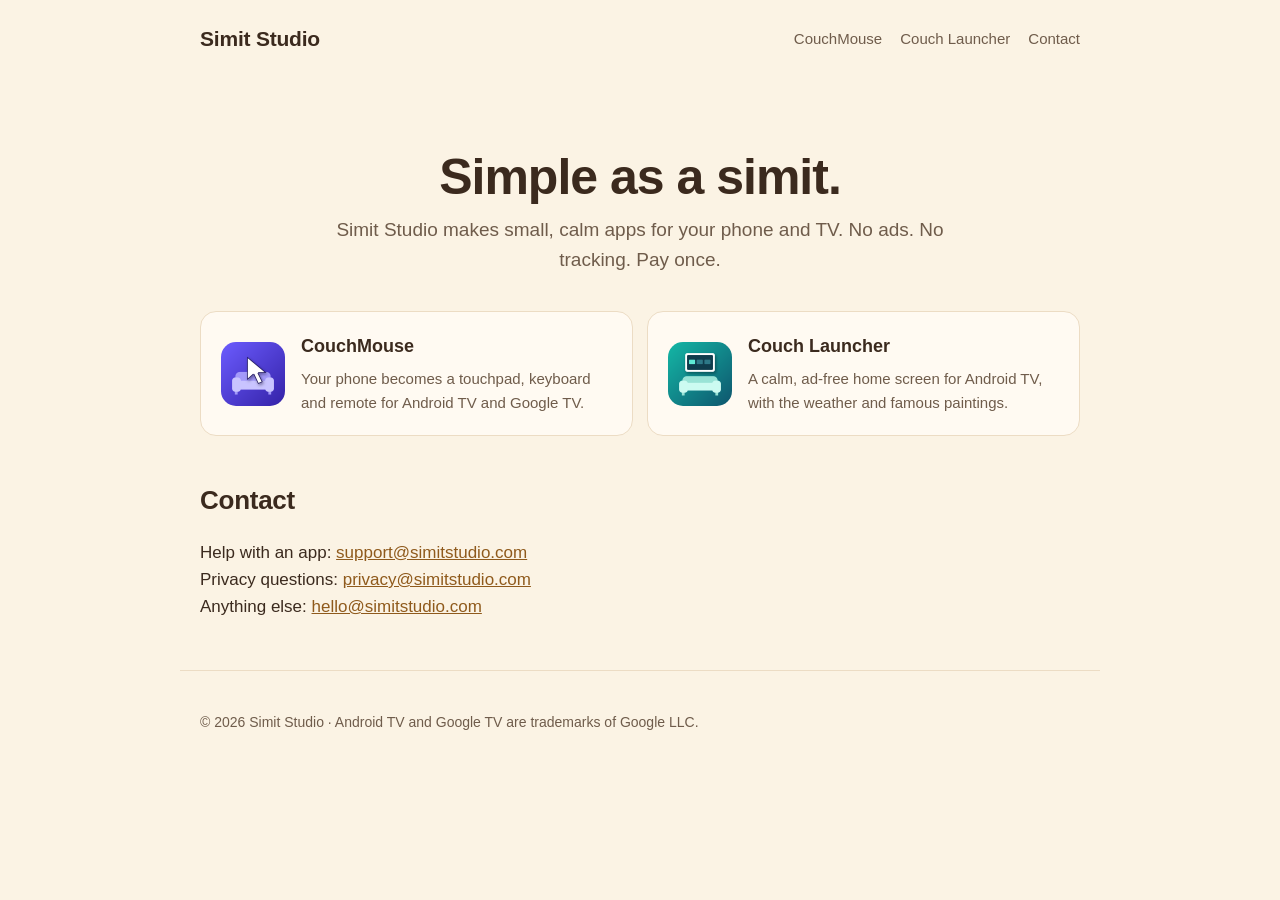
==== index.html @ 1ebfe0b0 "simitstudio.com: studio home, CouchMouse and Couch Launcher pages with privacy, terms and help Co-Au" ====
<!doctype html>
<html lang="en" class="studio">
<head>
<meta charset="utf-8">
<meta name="viewport" content="width=device-width, initial-scale=1">
<title>Simit Studio</title>
<meta name="description" content="Simit Studio makes small, calm apps for your phone and TV. No ads. No tracking. Pay once.">
<link rel="stylesheet" href="style.css">
</head>
<body>
<header>
  <a class="brand" href="./">Simit Studio</a>
  <nav><a href="couchmouse/">CouchMouse</a><a href="couch-launcher/">Couch Launcher</a><a href="#contact">Contact</a></nav>
</header>
<main>
  <section class="hero">
    <h1>Simple as a simit.</h1>
    <p>Simit Studio makes small, calm apps for your phone and TV. No ads. No tracking. Pay once.</p>
  </section>

  <div class="apps">
    <a class="card app" href="couchmouse/">
      <img src="couchmouse/icon.png" alt="">
      <div><h3>CouchMouse</h3><p>Your phone becomes a touchpad, keyboard and remote for Android TV and Google TV.</p></div>
    </a>
    <a class="card app" href="couch-launcher/">
      <img src="couch-launcher/icon.png" alt="">
      <div><h3>Couch Launcher</h3><p>A calm, ad-free home screen for Android TV, with the weather and famous paintings.</p></div>
    </a>
  </div>

  <h2 id="contact">Contact</h2>
  <p>Help with an app: <a href="mailto:support@simitstudio.com">support@simitstudio.com</a><br>
     Privacy questions: <a href="mailto:privacy@simitstudio.com">privacy@simitstudio.com</a><br>
     Anything else: <a href="mailto:hello@simitstudio.com">hello@simitstudio.com</a></p>
</main>
<footer>© 2026 Simit Studio · Android TV and Google TV are trademarks of Google LLC.</footer>
</body>
</html>
---- style.css ----
:root {
  --bg: #0b1220; --panel: #151b2e; --line: #262d47; --text: #e7eaf3; --dim: #9aa3b8;
  --accent: #7c6cff; --accent-2: #4c3fd9; --ok: #4ade80;
}
@media (prefers-color-scheme: light) {
  :root { --bg: #f7f7fb; --panel: #ffffff; --line: #e3e5ef; --text: #161a2b; --dim: #5b6378; }
}
* { box-sizing: border-box; }
html, body { margin: 0; background: var(--bg); color: var(--text); }
body { font: 17px/1.6 -apple-system, BlinkMacSystemFont, "Segoe UI", Roboto, sans-serif; }
a { color: var(--accent); }
main, header, footer { max-width: 920px; margin: 0 auto; padding: 0 20px; }
header { display: flex; align-items: center; gap: 12px; padding-top: 22px; }
header a.brand { display: flex; align-items: center; gap: 10px; color: var(--text); text-decoration: none; font-weight: 650; font-size: 19px; }
header img { width: 36px; height: 36px; border-radius: 9px; }
header nav { margin-left: auto; display: flex; gap: 18px; font-size: 15px; }
header nav a { color: var(--dim); text-decoration: none; }
.hero { text-align: center; padding: 56px 0 28px; }
.hero img { width: 112px; height: 112px; border-radius: 26px; box-shadow: 0 18px 48px rgba(76, 63, 217, .35); }
.hero h1 { font-size: clamp(32px, 6vw, 50px); line-height: 1.1; margin: 22px 0 10px; letter-spacing: -.02em; }
.hero p { color: var(--dim); font-size: 19px; max-width: 620px; margin: 0 auto; }
.buttons { display: flex; flex-wrap: wrap; gap: 12px; justify-content: center; margin: 28px 0 8px; }
.button { display: inline-block; padding: 13px 22px; border-radius: 12px; background: var(--accent-2); color: #fff; text-decoration: none; font-weight: 600; }
.button.soft { background: var(--panel); color: var(--text); border: 1px solid var(--line); }
.note { color: var(--dim); font-size: 14px; text-align: center; }
.grid { display: grid; grid-template-columns: repeat(auto-fit, minmax(200px, 1fr)); gap: 14px; margin: 36px 0; }
.card { background: var(--panel); border: 1px solid var(--line); border-radius: 16px; padding: 20px; }
.card h3 { margin: 0 0 6px; font-size: 18px; }
.card p { margin: 0; color: var(--dim); font-size: 15px; }
h2 { font-size: 26px; margin: 44px 0 12px; letter-spacing: -.01em; }
ol.steps { padding-left: 22px; }
.lead { color: var(--dim); font-size: 18px; margin-top: 0; }
.shot { display: block; width: 100%; height: auto; border-radius: 14px; border: 1px solid var(--line); margin: 18px 0; }
h2 .inline-icon { width: 34px; height: 34px; border-radius: 9px; vertical-align: -6px; margin-right: 10px; }
ol.steps li { margin: 8px 0; }
.legal h1 { font-size: 34px; margin: 36px 0 4px; }
.legal .updated { color: var(--dim); margin-top: 0; }
.legal h2 { font-size: 21px; margin-top: 30px; }
details { background: var(--panel); border: 1px solid var(--line); border-radius: 12px; padding: 14px 16px; margin: 10px 0; }
summary { cursor: pointer; font-weight: 600; }
footer { color: var(--dim); font-size: 14px; padding: 40px 20px 50px; border-top: 1px solid var(--line); margin-top: 50px; }
footer a { color: var(--dim); }

/* Narrow screens: the menu drops below the name instead of squeezing it */
header { flex-wrap: wrap; row-gap: 6px; }
header a.brand, header nav a { white-space: nowrap; }
@media (max-width: 520px) { header nav { margin-left: 0; width: 100%; } }

/* A card that links to an app's page */
.apps { display: grid; grid-template-columns: repeat(auto-fit, minmax(280px, 1fr)); gap: 14px; margin: 8px 0 36px; }
a.card.app { display: flex; gap: 16px; align-items: center; color: var(--text); text-decoration: none; }
a.card.app:hover { border-color: var(--accent); }
a.card.app img { width: 64px; height: 64px; border-radius: 15px; flex: none; }

/* Studio pages: Simit Studio colours (gold, cream, brown) */
html.studio { --bg: #1b140f; --panel: #261c15; --line: #3b2d22; --text: #fbf3e4; --dim: #c9b8a3; --accent: #e3a95e; --accent-2: #c98a3d; }
@media (prefers-color-scheme: light) {
  html.studio { --bg: #fbf3e4; --panel: #fffaf2; --line: #ecdcc4; --text: #3b2a1e; --dim: #6f5c4b; --accent: #8f5a1c; }
}
.studio .button { color: #2b1e14; }
.studio header a.brand { font-size: 21px; letter-spacing: -.01em; }
.studio .hero { padding-top: 72px; }
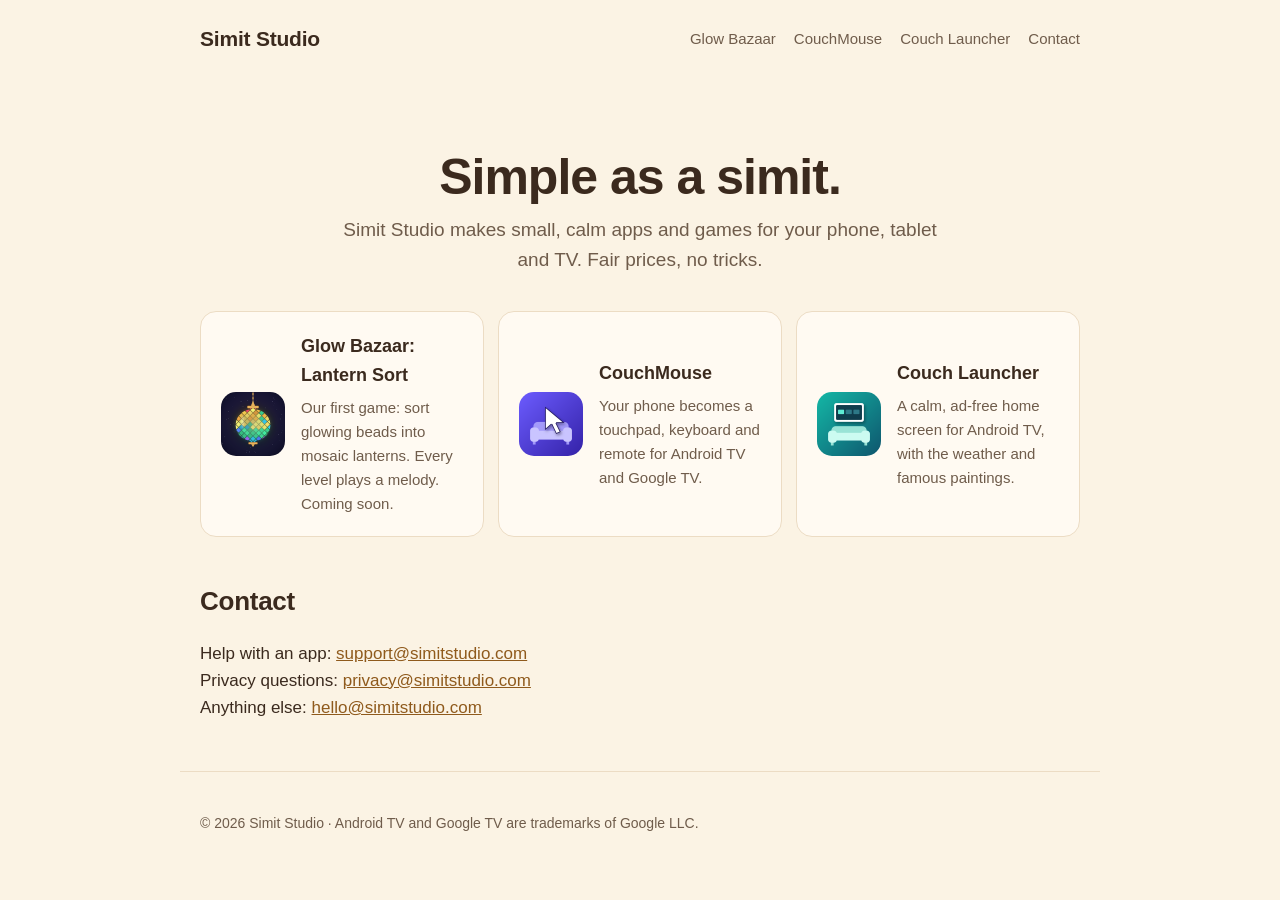
==== commit d6956b0c: "Add Glow Bazaar pages (landing, privacy, terms, help) and home card" ====
--- a/index.html
+++ b/index.html
@@ -10,15 +10,19 @@
 <body>
 <header>
   <a class="brand" href="./">Simit Studio</a>
-  <nav><a href="couchmouse/">CouchMouse</a><a href="couch-launcher/">Couch Launcher</a><a href="#contact">Contact</a></nav>
+  <nav><a href="glowbazaar/">Glow Bazaar</a><a href="couchmouse/">CouchMouse</a><a href="couch-launcher/">Couch Launcher</a><a href="#contact">Contact</a></nav>
 </header>
 <main>
   <section class="hero">
     <h1>Simple as a simit.</h1>
-    <p>Simit Studio makes small, calm apps for your phone and TV. No ads. No tracking. Pay once.</p>
+    <p>Simit Studio makes small, calm apps and games for your phone, tablet and TV. Fair prices, no tricks.</p>
   </section>
 
   <div class="apps">
+    <a class="card app" href="glowbazaar/">
+      <img src="glowbazaar/icon.png" alt="">
+      <div><h3>Glow Bazaar: Lantern Sort</h3><p>Our first game: sort glowing beads into mosaic lanterns. Every level plays a melody. Coming soon.</p></div>
+    </a>
     <a class="card app" href="couchmouse/">
       <img src="couchmouse/icon.png" alt="">
       <div><h3>CouchMouse</h3><p>Your phone becomes a touchpad, keyboard and remote for Android TV and Google TV.</p></div>
